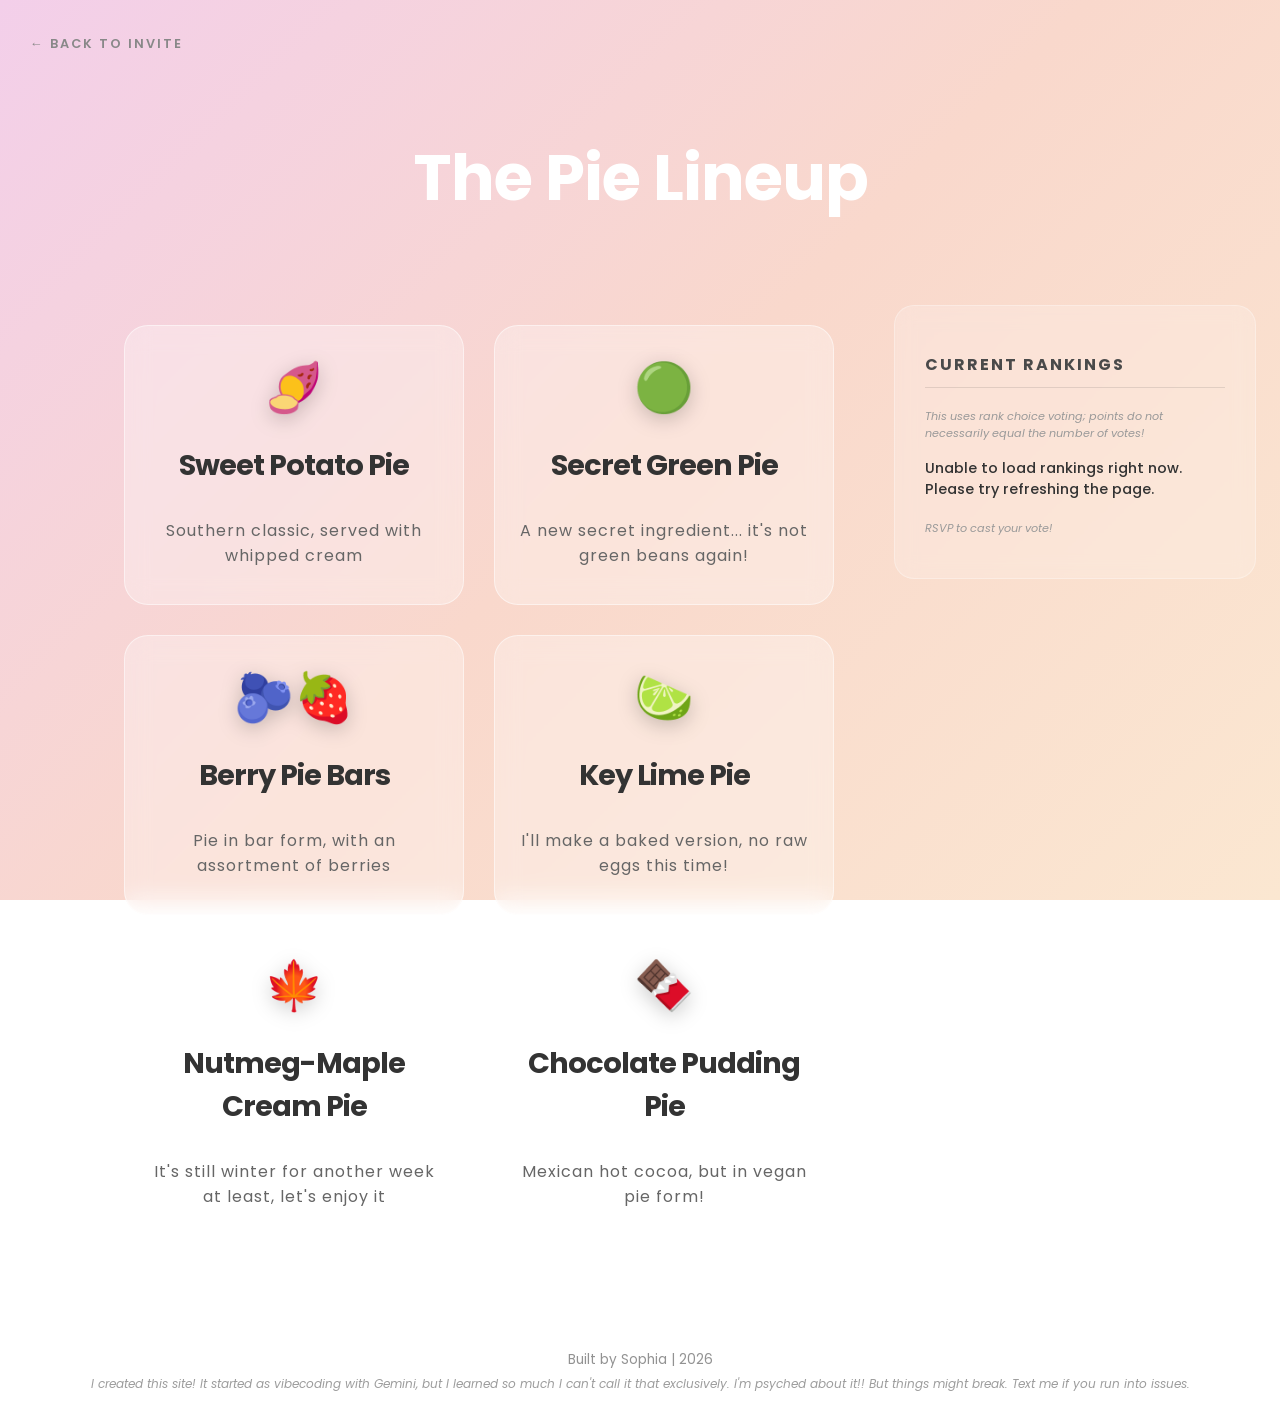
==== pie-info.html @ 2d0ecf2f "Initial clean version for launch" ====
<!DOCTYPE html>
<html lang="en">

<head>
    <meta charset="UTF-8">
    <meta name="robots" content="noindex, nofollow">
    <title>Pi Day 2026 Invitation</title>
    <link href="https://fonts.googleapis.com/css2?family=Poppins:wght@300;400;600;700&display=swap" rel="stylesheet">
    <link rel="stylesheet" href="style.css">
</head>

<body>
    <nav class="top-nav nav-left">
        <a href="index.html">← Back to Invite</a>
    </nav>

    <div class="pie-page-wrapper">

        <h1 class="hero-section h1" style="font-size: 4rem; margin-top: -30px; margin-bottom: 0px;">The Pie Lineup</h1>

        <div class="main-content-wrapper">
            <div class="pie-grid">

                <div class="pie-info-card">
                    <div class="card-inner">
                        <div class="card-front">
                            <span class="pie-emoji">🍠</span>
                            <h3>Sweet Potato Pie</h3>
                            <p class="tagline">Southern classic, served with whipped cream</p>
                        </div>
                        <div class="card-back">
                            <h4>Ingredients</h4>
                            <ul>
                                <li>Sweet potatoes</li>
                                <li>Minimal dairy</li>
                                <li>Standard pie crust</li>
                            </ul>
                            <p class="recipe-link">
                                Modified from <a href="https://cooking.nytimes.com/recipes/251-sweet-potato-pie"
                                    target="_blank">NYTimes</a>
                            </p>
                        </div>
                    </div>
                </div>

                <div class="pie-info-card">
                    <div class="card-inner">
                        <div class="card-front">
                            <span class="pie-emoji">🟢</span>
                            <h3>Secret Green Pie</h3>
                            <p class="tagline">A new secret ingredient... it's not green beans again!</p>
                        </div>
                        <div class="card-back">
                            <h4>Ingredients</h4>
                            <ul>
                                <li>Mystery green</li>
                                <li>Contains dairy</li>
                                <li>Standard pie crust</li>
                            </ul>
                            <p class="recipe-link">
                                Modified from <a
                                    href="https://www.verybestbaking.com/libbys/recipes/libby-s-famous-pumpkin-pie/"
                                    target="_blank">Libby's</a>
                            </p>
                        </div>
                    </div>
                </div>

                <div class="pie-info-card">
                    <div class="card-inner">
                        <div class="card-front">
                            <span class="pie-emoji">🫐🍓</span>
                            <h3>Berry Pie Bars</h3>
                            <p class="tagline">Pie in bar form, with an assortment of berries</p>
                        </div>
                        <div class="card-back">
                            <h4>Ingredients</h4>
                            <ul>
                                <li>Berries, type TBD</li>
                                <li>Shortbread crust and crumble</li>
                            </ul>
                            <p class="recipe-link">
                                Modified from <a href="https://cooking.nytimes.com/recipes/1019476-blueberry-pie-bars"
                                    target="_blank">NYTimes</a>
                            </p>
                        </div>
                    </div>
                </div>

                <div class="pie-info-card">
                    <div class="card-inner">
                        <div class="card-front">
                            <span class="pie-emoji">🍋‍🟩</span>
                            <h3>Key Lime Pie</h3>
                            <p class="tagline">I'll make a baked version, no raw eggs this time!</p>
                        </div>
                        <div class="card-back">
                            <h4>Ingredients</h4>
                            <ul>
                                <li>Lime juice</li>
                                <li>Contains dairy</li>
                                <li>Graham cracker crust</li>
                            </ul>
                            <p class="recipe-link">
                                Modified from <a href="https://cooking.nytimes.com/recipes/1014850-frozen-key-lime-pie"
                                    target="_blank">NYTimes</a>
                            </p>
                        </div>
                    </div>
                </div>

                <div class="pie-info-card">
                    <div class="card-inner">
                        <div class="card-front">
                            <span class="pie-emoji">🍁</span>
                            <h3>Nutmeg-Maple Cream Pie</h3>
                            <p class="tagline">It's still winter for another week at least, let's enjoy it</p>
                        </div>
                        <div class="card-back">
                            <h4>Ingredients</h4>
                            <ul>
                                <li>Nutmeg</li>
                                <li>Maple syrup</li>
                                <li>Contains dairy</li>
                                <li>Standard pie crust</li>
                            </ul>
                            <p class="recipe-link">
                                Modified from <a href="https://cooking.nytimes.com/recipes/452-nutmeg-maple-cream-pie"
                                    target="_blank">NYTimes</a>
                            </p>
                        </div>
                    </div>
                </div>

                <div class="pie-info-card">
                    <div class="card-inner">
                        <div class="card-front">
                            <span class="pie-emoji">🍫</span>
                            <h3>Chocolate Pudding Pie</h3>
                            <p class="tagline">Mexican hot cocoa, but in vegan pie form!</p>
                        </div>
                        <div class="card-back">
                            <h4>Ingredients</h4>
                            <ul>
                                <li>Soy</li>
                                <li>Chocolate</li>
                                <li>Chili & cinnamon</li>
                                <li>Graham cracker crust</li>
                            </ul>
                            <p class="recipe-link">
                                Modified from <a
                                    href="https://cooking.nytimes.com/recipes/1017772-vegan-chocolate-pudding-pie"
                                    target="_blank">NYTimes</a>
                            </p>
                        </div>
                    </div>
                </div>
            </div>

            <aside class="leaderboard">
                <h3>Current Rankings</h3>
                <p class="vote-note">This uses rank choice voting; points do not necessarily equal the number of votes!</p>
                <ol id="sidebar-rank-list" class="rank-list">
                    <li><span class="spinner-dark"></span>Loading rankings...</li>
                </ol>
                <p class="vote-note">RSVP to cast your vote!</p>
            </aside>

        </div>

    </div>

    <script src="script.js"></script>
    <script>
        window.onload = () => {
            fetchLeaderboard('sidebar-rank-list'); // Make sure your <ul> has this ID!
        };
    </script>

    <footer class="site-footer">
        <p>Built by Sophia | 2026</p>
        <p class="disclaimer">I created this site! It started as vibecoding with Gemini,
            but I learned so much I can't call it that exclusively. I'm psyched about it!! But things might
            break. Text me if you run into issues.</p>
    </footer>
</body>

</html>
---- style.css ----
/* public/style.css */
/* This file controls colors, spacing, and layout. Play around with the values! */

body {
    margin: 0;
    padding: 0;
    min-height: 100vh; /* Ensures the gradient covers the whole screen */
    background: linear-gradient(135deg, #f3cfea 0%, #f9d8cc 50%, #fbe7d1 100%); /* Creates a diagonal flow from top-left to bottom-right */
    background-attachment: fixed; /* Keeps the background still when you scroll */
    font-family: 'Poppins', sans-serif; /* We will add this font next! */
    color: #4a4a4a;
    display: flex;
    flex-direction: column;
}

h1, h2, h3 {
    font-weight: 700;
    letter-spacing: -1px; /* This "tightens" the letters like in your photo */
    color: #ffffff; /* White text looks great against these soft gradients */
}

.hero-section {
    padding: 80px 20px;
    display: flex;
    flex-direction: column;
    align-items: center;
    justify-content: center;
    text-align: center;
}

.hero-section h1 {
    font-size: clamp(4rem, 14vw, 12rem);  /* (Minimum size, Preferred size, Maximum size) */
    font-weight: 800;
    text-transform: uppercase;
    letter-spacing: 2px;
    line-height: 0.9;
    margin: 80px 20px;
    color: transparent; /* Makes the inside empty, giving a "hollow" effect */
    -webkit-text-stroke: 3px #4a4a4a; /* This uses your primary gray color for the outline */
    transform: scaleX(0.8);
}

.hero-section p {
    font-size: 1.2rem;
    text-transform: uppercase;
    letter-spacing: 4px;
    color: #888;
    margin: 5px;
    line-height: 1.4;
}

.container {
    max-width: 90%;
    margin: 40px auto;
    padding: 40px;
    /* Semi-transparent white */
    background: rgba(255, 255, 255, 0.4); 
    /* The secret sauce: blurs whatever is behind the box */
    backdrop-filter: blur(15px); 
    -webkit-backdrop-filter: blur(15px); /* Support for Safari */
    border-radius: 30px; /* Nice big round corners */
    border: 1px solid rgba(255, 255, 255, 0.3); /* Subtle white border */
    box-shadow: 0 8px 32px rgba(0, 0, 0, 0.05);
}

.section {
    margin-bottom: 30px;
    text-align: left;
    padding-bottom: 20px;
}

.section h2 {
    font-weight: 700;
    color: #4a4a4a;
    text-align: center;
    transform: scaleX(0.9);
}

.section h3 {
    font-size: 0.9rem;
    font-weight: 500;
    letter-spacing: normal;
    color: #888;
    text-align: center;
    font-style: italic;
}

#results-screen {
    max-width: 500px;
}


/* --- PIE INFO CARDS --- */

.pie-page-wrapper {
    width: 90%;          /* Uses most of the screen */
    max-width: 1400px;   /* But prevents it from getting TOO stretched on huge monitors */
    margin: 80px auto;   /* Centers it and gives space for your 'Back' button */
}

.pie-grid {
    flex: 1;
    display: grid;
    /* This magic line makes cards automatically wrap without you doing anything! */
    grid-template-columns: repeat(auto-fit, minmax(280px, 1fr));
    gap: 30px;
    padding: 20px;
}

/* 1. The Outer Container (defines the 3D space) */
.pie-info-card {
    background: transparent; /* Move background to the faces */
    height: 280px;
    perspective: 1000px; /* Essential for 3D effect depth */
    position: relative;
    box-sizing: border-box;
}

/* 2. The "Flipper" (the part that actually spins) */
.card-inner {
    position: relative;
    width: 100%;
    height: 100%;
    transition: transform 0.8s cubic-bezier(0.4, 0, 0.2, 1);
    transform-style: preserve-3d; /* This is the key! */
    box-sizing: border-box;
}

/* 3. The Flip Trigger (spin when the outer card is hovered) */
.pie-info-card:hover .card-inner {
    transform: rotateY(180deg);
}

/* 4. Common Styling for both Front and Back */
.card-front, .card-back {
    position: absolute;
    top: 0;
    left: 0;
    width: 100%;
    height: 100%;
    -webkit-backface-visibility: hidden; /* Hides the back of the face when it's turned away */
    backface-visibility: hidden;
    border-radius: 24px;
    padding: 20px;
    display: flex;
    flex-direction: column;
    justify-content: center;
    align-items: center;
    text-align: center;
    background: rgba(255, 255, 255, 0.3);
    backdrop-filter: blur(12px);
    border: 1px solid rgba(255, 255, 255, 0.5);
    box-sizing: border-box;
}

/* 5. The Back Face (starts already rotated 180 degrees) */
.card-back {
    transform: rotateY(180deg);
    background: rgba(240, 240, 240, 0.8); /* Slightly different tint for the back */
}

.card-back ul{
    text-align: left;
    display: inline-block;
}

.pie-info-card h3 {
    font-size: 1.8rem;
    margin: 15px 0;
    color: #333;
}

.pie-emoji {
    display: inline-block;
    font-size: 3rem;   /* Makes them nice and big */
    margin: 5px;
    filter: drop-shadow(0 5px 10px rgba(0,0,0,0.2)); /* Gives them depth */
    transition: transform 0.3s ease;
    cursor: default;
}

.tagline {
    color: #666;
    font-size: 1rem;
    letter-spacing: 1px;
}

.recipe-link {
    font-size: 0.75rem;
    margin-top: auto; /* Pushes the link to the very bottom of the card */
    color: #888;
}

.recipe-link a {
    color: #4a4a4a;
    text-decoration: none;
    font-weight: 600;
    border-bottom: 1px solid rgba(0, 0, 0, 0.1); /* Subtle underline */
    transition: all 0.2s ease;
}

.recipe-link a:hover {
    color: #000;
    border-bottom: 1px solid #4a4a4a;
}


/* Ensure the form starts hidden */
.hidden {
    display: none;
}

#main-form {
    background: rgba(255, 255, 255, 0.15);
    backdrop-filter: blur(15px);
    border: 1px solid rgba(255, 255, 255, 0.3);
    padding: 40px;
    border-radius: 30px;
    box-shadow: 0 20px 40px rgba(0,0,0,0.1);
    max-width: 800px;
    margin: 40px auto;
}

/* Space out the questions */
.form-group {
    margin-bottom: 30px;
    text-align: left; /* Keeps labels aligned left while form is centered */
}

/* Style the questions (the Labels) */
.form-group label {
    display: block;
    font-weight: 600;
    margin-bottom: 10px;
    color: #4a4a4a;
    font-size: 1.08rem;
}

/* Hide the actual ugly radio dot */
.custom-radio input {
    display: none;
}

/* Create the "Tile" look for radio buttons */
.radio-group {
    display: flex;
    gap: 15px;
}

.radio-tile {
    display: inline-block;
    padding: 12px 25px;
    background: rgba(255, 255, 255, 0.3);
    border: 2px solid rgba(255, 255, 255, 0.5);
    border-radius: 15px;
    cursor: pointer;
    transition: all 0.3s ease;
    font-weight: 500;
}

/* What happens when you hover or click a tile */
.custom-radio input:checked + .radio-tile {
    background: rgba(245, 245, 245, 0.5);
    border-color: #888; /* Your theme color */
    transform: translateY(-2px);
    box-shadow: 0 5px 15px rgba(0,0,0,0.1);
}

input[type="text"], textarea {
    width: 100%;
    background: rgba(255, 255, 255, 0.2);
    border: 1px solid rgba(255, 255, 255, 0.4);
    border-radius: 12px;
    padding: 15px;
    color: #4a4a4a;
    font-size: 1rem;
    margin-bottom: 20px;
    box-sizing: border-box; /* Keeps boxes from stretching too far */
}


.form-group p a {
    color: #dda971;          /* Your theme orange */
    text-decoration: none;    /* Removes the underline */
    font-weight: 600;         /* Makes it slightly bolder */
    border-bottom: 1px solid rgba(221, 169, 113, 0.3); /* A subtle "designed" underline */
    transition: all 0.3s ease;
}

/* Hover effect for the link */
.form-group p a:hover {
    color: #d78a38;           /* A slightly darker orange */
    border-bottom: 1px solid #dda971;
}

.primary-button {
    display: block;       /* This allows the link to have margins */
    width: fit-content;   /* This keeps the button from stretching across the whole screen */
    margin: 50px auto;    /* The 'auto' magic that centers it horizontally */
    background: rgba(255, 255, 255, 0.1);
    color: #4a4a4a;
    text-decoration: none;
    padding: 15px 40px;
    border-radius: 50px;
    font-weight: bold;
    box-shadow: 0 10px 20px rgba(0,0,0,0.1);
    cursor: pointer;
    transition: all 0.3s ease;
}

.primary-button:hover {
    transform: translateY(-3px);
    box-shadow: 0 15px 35px rgba(0, 0, 0, 0.12);
    background-color: rgba(245, 245, 245, 0.5);
}

.rsvp-button {
    margin-top: 30px;
    width: 80%;
    background: rgba(255, 255, 255, 0.1);
    color: #4a4a4a;
    padding: 18px 45px;
    font-size: 1rem;
    font-weight: 600;
    text-transform: uppercase;
    letter-spacing: 1px;
    border: 1px solid rgba(255, 255, 255, 0.5);
    backdrop-filter: blur(5px);
    border-radius: 100px; /* This creates the 'Pill' shape */
    
    /* The 'Soft UI' Shadow */
    box-shadow: 0 10px 25px rgba(0, 0, 0, 0.08);
    
    cursor: pointer;
    transition: all 0.3s ease;
}

.rsvp-button:hover {
    transform: translateY(-5px); /* Gentle lift */
    box-shadow: 0 15px 35px rgba(0, 0, 0, 0.12);
    background-color: rgba(245, 245, 245, 0.5);
}

.rsvp-button[onclick="submitEverything()"] {
    display: block;      /* Necessary for margin auto to work */
    margin: 30px auto 0; /* 30px on top, Auto on left/right, 0 on bottom */
}

/* Drag and Drop Styles */
.pool-zone {
    display: flex;
    flex-wrap: wrap; /* Allows chips to wrap on mobile */
    gap: 12px;
    min-height: 60px;
    padding: 20px;
    background: rgba(0, 0, 0, 0.05); /* Subtle glass effect */
    border-radius: 15px;
    margin-bottom: 30px;
}

.pie-vote-card {
    padding: 12px 24px;
    background: rgba(245, 245, 245, 0.5);
    border: 1px solid rgba(0,0,0,0.1);
    box-shadow: 0 4px 6px rgba(0,0,0,0.05);
    border-radius: 50px; /* Makes them pill-shaped */
    cursor: grab;
    font-weight: 600;
    transition: transform 0.2s, box-shadow 0.2s;
    user-select: none; /* Prevents text highlighting while dragging */
}

.pie-vote-card:active {
    cursor: grabbing;
    transform: scale(0.95);
}

.ranking-board {
    display: flex;
    justify-content: space-between;
    margin-top: 20px;
}

.rank-slot {
    text-align: center;
    width: 30%;
}

.drop-zone {
    height: 70px; /* Slightly taller for easier dropping */
    border-radius: 15px;
    margin-top: 10px;
    display: flex;
    align-items: center;
    justify-content: center;
    background: rgba(255, 255, 255, 0.5);
    transition: all 0.3s ease;
}

.drop-zone.hovered {
    background-color: rgba(230, 126, 34, 0.1); 
    transform: translateY(-2px); /* Subtle lift */
}

.hidden {
    display: none;
}



.top-nav {
    position: absolute;
    top: 30px;      /* Distance from top */
    right: 30px;    /* Distance from right */
    z-index: 100;   /* Keeps it above everything else */
}

.top-nav.nav-left {
    right: auto; /* Cancels the right alignment */
    left: 30px;  /* Pins it to the left instead */
}

.top-nav a {
    text-decoration: none;
    color: #888;
    font-weight: 600;
    text-transform: uppercase;
    font-size: 0.8rem;
    letter-spacing: 2px;
    transition: color 0.3s ease;
}

.top-nav a:hover {
    color: #4a4a4a;
}

.nav-button {
    text-decoration: none;
    display: inline-block;
    background: rgba(255, 255, 255, 0.1);
    color: #4a4a4a;
    padding: 12px 25px; /* Slightly smaller than the main RSVP button */
    font-size: 0.85rem;
    font-weight: 600;
    text-transform: uppercase;
    letter-spacing: 1px;
    border: 1px solid rgba(255, 255, 255, 0.5);
    backdrop-filter: blur(5px);
    border-radius: 100px;
    
    /* That same soft shadow for the 'floating' look */
    box-shadow: 0 5px 15px rgba(0, 0, 0, 0.08);

    cursor: pointer;
    transition: all 0.3s ease;
}

.nav-button:hover {
    transform: translateY(-3px);
    box-shadow: 0 8px 20px rgba(0, 0, 0, 0.12);
    background-color: rgba(245, 245, 245, 0.5);
}


@media (max-width: 600px) {
    .top-nav {
        position: relative; /* Puts it back in the center stack */
        top: 20px;
        right: 0;
        margin-bottom: 40px;
    }
}


.main-content-wrapper {
    display: flex;
    flex-direction: row; /* Force side-by-side */
    justify-content: space-between; /* Push them apart */
    align-items: flex-start;
    width: 100%;
    max-width: 1200px;
    margin: 0 auto; /* Center the whole wrapper on the screen */
    padding: 0 40px;
}

.leaderboard {
    flex: 0 0 300px; /* Sidebar stays exactly 300px wide */
    background: rgba(255, 255, 255, 0.2);
    backdrop-filter: blur(10px);
    border: 1px solid rgba(255, 255, 255, 0.3);
    border-radius: 20px;
    padding: 30px;
    position: sticky; /* Pro move: It stays on screen while you scroll the pies! */
    top: 100px;
    margin-left:40px;
}

.leaderboard h3 {
    text-transform: uppercase;
    letter-spacing: 2px;
    font-size: 1rem;
    margin-bottom: 20px;
    color: #4a4a4a;
    border-bottom: 1px solid rgba(0,0,0,0.1);
    padding-bottom: 10px;
}

.rank-list {
    list-style: none;
    padding: 0;
}

.rank-list li {
    display: flex;
    justify-content: space-between;
    margin-bottom: 15px;
    font-size: 0.9rem;
    font-weight: 500;
    color:#333
}

.vote-count {
    color: #888;
    font-weight: 400;
}

.vote-note {
    font-size: 0.7rem;
    font-style: italic;
    margin-top: 20px;
    color: #999;
}

.site-footer {
    flex-shrink: 0;
    text-align: center;
    padding: 20px 0;
    margin-top: auto;
    color: rgba(74, 74, 74, 0.6); /* Faded gray for subtleness */
    font-size: 0.85rem;
    
    position: relative; /* Ensures it stays in the flow of the document */
    width: 100%;
    background: transparent;
}

.site-footer p {
    margin: 5px 5px;
}

.disclaimer {
    font-style: italic;
    font-size: 0.75rem;
    opacity: 0.9;
}

/* The spinning animation */
@keyframes spin {
    to { transform: rotate(360deg); }
}

.spinner {
    display: inline-block;
    width: 18px;
    height: 18px;
    border: 3px solid rgba(255,255,255,.3);
    border-radius: 50%;
    border-top-color: #fff;
    animation: spin 1s ease-in-out infinite;
    margin-right: 10px;
    vertical-align: middle;
}

.spinner-dark {
    display: inline-block;
    width: 18px;
    height: 18px;
    border: 3px solid rgba(0, 0, 0, 0.1);
    border-radius: 50%;
    border-top-color: #4a4a4a;
    animation: spin 1s ease-in-out infinite;
    margin-right: 10px;
    vertical-align: middle;
}

.loading-state {
    display: flex;
    align-items: center; /* Vertically centers the spinner with the text */
    gap: 10px;           /* Puts a nice 10px space between spinner and text */
    justify-content: flex-start; /* Overrides the 'space-between' to keep them together on the left */
}

/* Styling for the button while it's working */
button:disabled {
    background-color: #ccc !important;
    cursor: not-allowed;
    transform: none !important; /* Removes the hover lift */
    box-shadow: none !important;
}

/* Mobile fix: Stack them vertically if the screen is too narrow */
@media (max-width: 900px) {
    .main-content-wrapper {
        flex-direction: column-reverse; /* Puts leaderboard at the top or bottom */
    }
    .leaderboard {
        flex: 1 1 auto;
        width: 100%;
        position: static;
    }
}
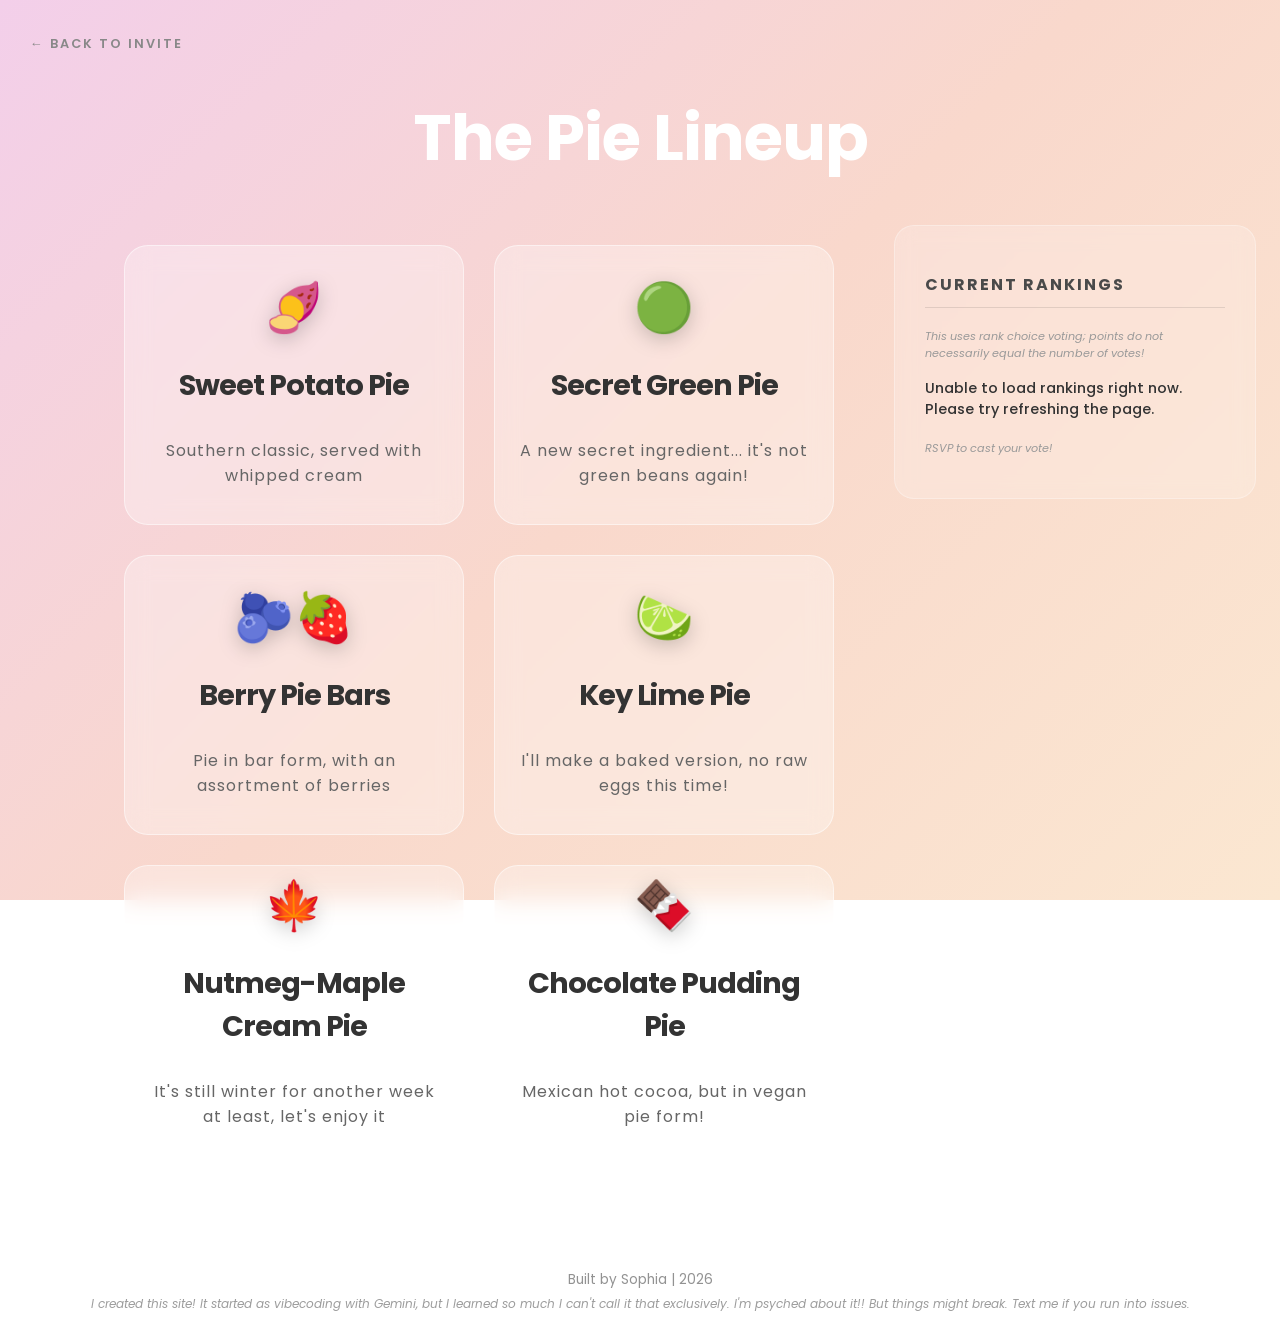
==== commit c97b4200: "Updated mobile view" ====
--- a/pie-info.html
+++ b/pie-info.html
@@ -4,6 +4,7 @@
 <head>
     <meta charset="UTF-8">
     <meta name="robots" content="noindex, nofollow">
+    <meta name="viewport" content="width=device-width, initial-scale=1.0, maximum-scale=1.0, user-scalable=no">
     <title>Pi Day 2026 Invitation</title>
     <link href="https://fonts.googleapis.com/css2?family=Poppins:wght@300;400;600;700&display=swap" rel="stylesheet">
     <link rel="stylesheet" href="style.css">
--- a/style.css
+++ b/style.css
@@ -20,7 +20,8 @@
 }
 
 .hero-section {
-    padding: 80px 20px;
+    flex: 1; /* Makes the header fill the available space */
+    padding: 40px 20px; /* Reduced padding to prevent overflow, changed from 80 px 20 px*/
     display: flex;
     flex-direction: column;
     align-items: center;
@@ -461,17 +462,6 @@
     background-color: rgba(245, 245, 245, 0.5);
 }
 
-
-@media (max-width: 600px) {
-    .top-nav {
-        position: relative; /* Puts it back in the center stack */
-        top: 20px;
-        right: 0;
-        margin-bottom: 40px;
-    }
-}
-
-
 .main-content-wrapper {
     display: flex;
     flex-direction: row; /* Force side-by-side */
@@ -608,4 +598,33 @@
         width: 100%;
         position: static;
     }
+}
+
+@media (max-width: 600px) {
+    .top-nav {
+        position: relative; /* Puts it back in the center stack */
+        top: 20px;
+        right: 0;
+        margin-bottom: 40px;
+    }
+
+    body {
+        padding: 10px; /* Give more breathing room */
+    }
+
+    .container {
+        width: 100%; /* Use the full width of the phone */
+        box-shadow: none; /* Optional: remove shadows to look cleaner on mobile */
+    }
+
+    h1 {
+        font-size: 1.8rem; /* Shrink the title so it doesn't wrap weirdly */
+    }
+
+    /* Make buttons bigger and easier to tap with a thumb */
+    button, .pie-vote-card {
+        padding: 15px;
+        margin-bottom: 10px;
+        font-size: 1.1rem;
+    }
 }
